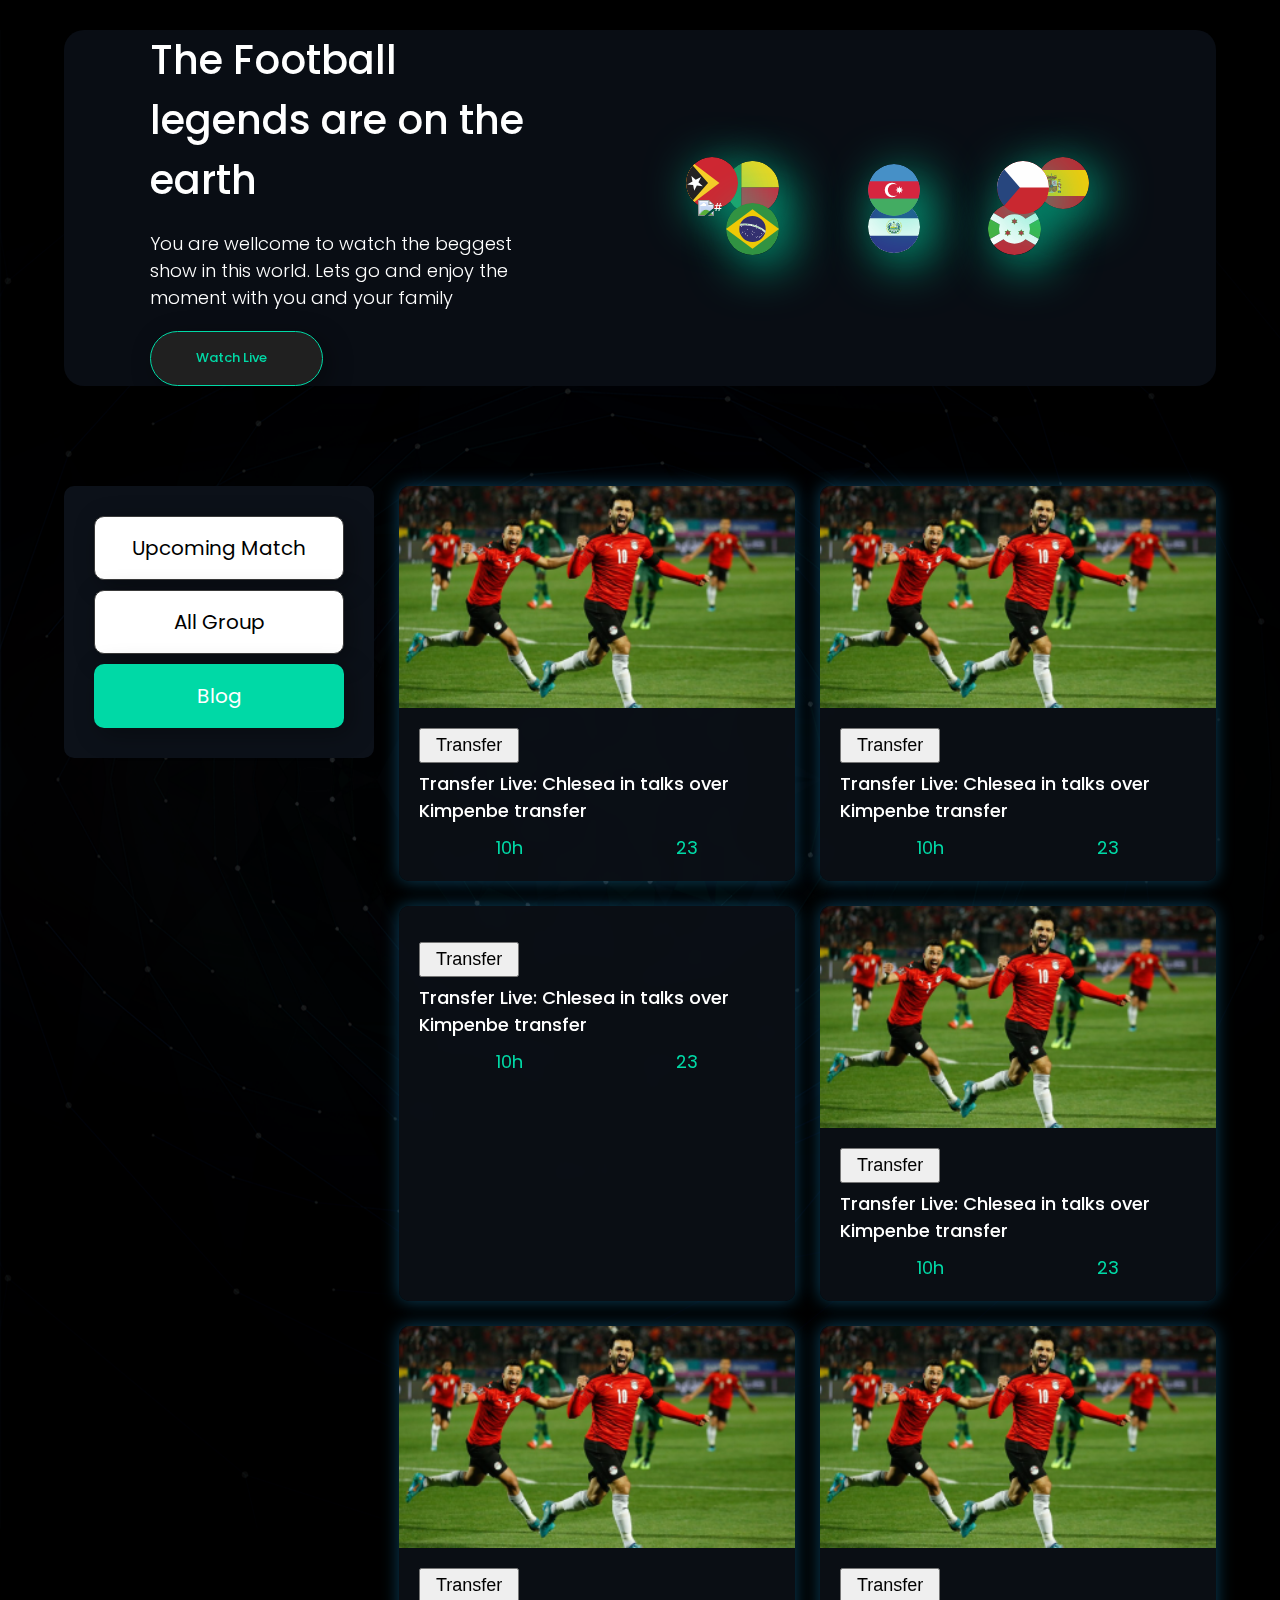
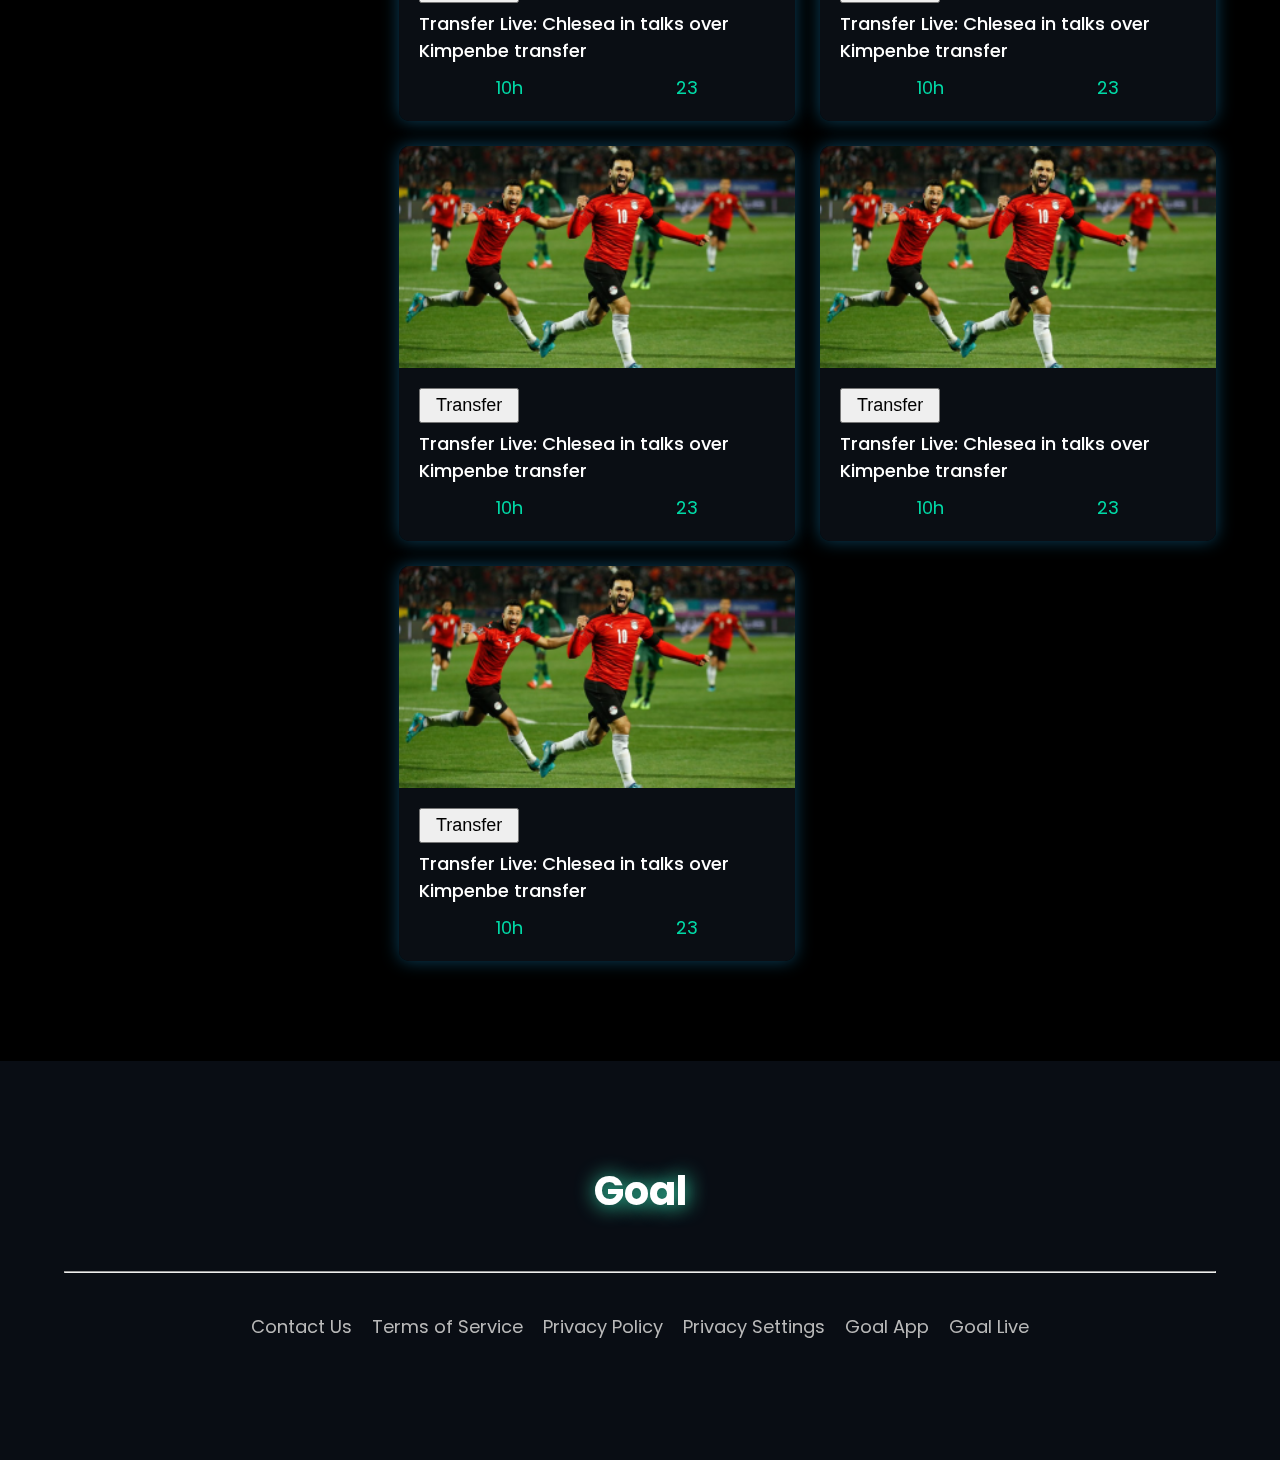
==== index.html @ 7445d18c "final update" ====
<!DOCTYPE html>
<html lang="en">
  <head>
    <meta charset="UTF-8" />
    <meta http-equiv="X-UA-Compatible" content="IE=edge" />
    <meta name="viewport" content="width=device-width, initial-scale=1.0" />
    <!-- .font awesome  -->
    <link
      href="https://kit-pro.fontawesome.com/releases/v5.15.3/css/pro.min.css"
      rel="stylesheet"
    />
    <!-- css  -->
    <link rel="stylesheet" href="./css/style.css" />
    <title>Football legends</title>
  </head>

  <body>
    <img alt="" class="background-animate" src="./media/bg.png" />
    <!-- ------------------- banner start ----------------- -->
    <section>
      <div class="banner">
        <div class="container">
          <div class="banner_content">
            <div class="banner_txt">
              <div class="banner_area">
                <h1>The Football legends are on the earth</h1>
                <p>
                  You are wellcome to watch the beggest show in<span
                    class="eleps_mobile"
                    >....</span
                  >
                  <span class="eleps_tab"
                    >this world. Lets go and enjoy the moment with you and your
                    family</span
                  >
                </p>
                <a class="btn" href="#"
                  >Watch Live <span><i class="fas fa-arrow-right"></i></span
                ></a>
              </div>
            </div>
            <div class="banner_img">
              <img class="plyaer" src="./media/Banner Image.png" alt="#" />
              <div class="animate_image">
                <img src="./media/flag/asset 1.svg" alt="" />
                <img src="./media/flag/asset 2.svg" alt="" />
                <img src="./media/flag/asset 3.svg" alt="" />
                <img src="./media/flag/asset 4.svg" alt="" />
                <img src="./media/flag/asset 5.svg" alt="" />
                <img src="./media/flag/asset 6.svg" alt="" />
                <img src="./media/flag/asset 7.svg" alt="" />
                <img src="./media/flag/asset 8.svg" alt="" />
              </div>
            </div>
          </div>
        </div>
      </div>
    </section>
    <!-- banner end   -->
    <!---------upcomming news and blog start------------------>
    <section class="container">
      <div class="upcomming_match_wrap">
        <aside>
          <nav>
            <ul>
              <li><a href="blog.html">Upcoming Match</a></li>
              <li><a href="#">All Group</a></li>
              <li><a class="active" href="index.html">Blog</a></li>
            </ul>
          </nav>
        </aside>
        <div class="all_match">
          <div class="match_list">
            <article>
              <div class="card_head">
                <img src="./media/blog image.png" alt="" />
              </div>
              <div class="card_body">
                <div class="card_info">
                  <button>Transfer</button>
                  <h1>
                    Transfer Live: Chlesea in talks over Kimpenbe transfer
                  </h1>
                </div>
                <div class="card_dutration">
                  <ul>
                    <li>
                      <span><i class="far fa-clock"></i></span>
                      <span>10h</span>
                    </li>
                    <li>
                      <span><i class="far fa-comment-alt-check"></i></span>
                      <span>23</span>
                    </li>
                  </ul>
                </div>
              </div>
            </article>
            <article>
              <div class="card_head">
                <img src="./media/blog image.png" alt="" />
              </div>
              <div class="card_body">
                <div class="card_info">
                  <button>Transfer</button>
                  <h1>
                    Transfer Live: Chlesea in talks over Kimpenbe transfer
                  </h1>
                </div>
                <div class="card_dutration">
                  <ul>
                    <li>
                      <span><i class="far fa-clock"></i></span>
                      <span>10h</span>
                    </li>
                    <li>
                      <span><i class="far fa-comment-alt-check"></i></span>
                      <span>23</span>
                    </li>
                  </ul>
                </div>
              </div>
            </article>
            <article>
              <div class="card_head">
                <img src="./edia/blog image.png" alt="" />
              </div>
              <div class="card_body">
                <div class="card_info">
                  <button>Transfer</button>
                  <h1>
                    Transfer Live: Chlesea in talks over Kimpenbe transfer
                  </h1>
                </div>
                <div class="card_dutration">
                  <ul>
                    <li>
                      <span><i class="far fa-clock"></i></span>
                      <span>10h</span>
                    </li>
                    <li>
                      <span><i class="far fa-comment-alt-check"></i></span>
                      <span>23</span>
                    </li>
                  </ul>
                </div>
              </div>
            </article>
            <article>
              <div class="card_head">
                <img src="./media/blog image.png" alt="" />
              </div>
              <div class="card_body">
                <div class="card_info">
                  <button>Transfer</button>
                  <h1>
                    Transfer Live: Chlesea in talks over Kimpenbe transfer
                  </h1>
                </div>
                <div class="card_dutration">
                  <ul>
                    <li>
                      <span><i class="far fa-clock"></i></span>
                      <span>10h</span>
                    </li>
                    <li>
                      <span><i class="far fa-comment-alt-check"></i></span>
                      <span>23</span>
                    </li>
                  </ul>
                </div>
              </div>
            </article>
            <article>
              <div class="card_head">
                <img src="./media/blog image.png" alt="" />
              </div>
              <div class="card_body">
                <div class="card_info">
                  <button>Transfer</button>
                  <h1>
                    Transfer Live: Chlesea in talks over Kimpenbe transfer
                  </h1>
                </div>
                <div class="card_dutration">
                  <ul>
                    <li>
                      <span><i class="far fa-clock"></i></span>
                      <span>10h</span>
                    </li>
                    <li>
                      <span><i class="far fa-comment-alt-check"></i></span>
                      <span>23</span>
                    </li>
                  </ul>
                </div>
              </div>
            </article>
            <article>
              <div class="card_head">
                <img src="./media/blog image.png" alt="" />
              </div>
              <div class="card_body">
                <div class="card_info">
                  <button>Transfer</button>
                  <h1>
                    Transfer Live: Chlesea in talks over Kimpenbe transfer
                  </h1>
                </div>
                <div class="card_dutration">
                  <ul>
                    <li>
                      <span><i class="far fa-clock"></i></span>
                      <span>10h</span>
                    </li>
                    <li>
                      <span><i class="far fa-comment-alt-check"></i></span>
                      <span>23</span>
                    </li>
                  </ul>
                </div>
              </div>
            </article>
            <article>
              <div class="card_head">
                <img src="./media/blog image.png" alt="" />
              </div>
              <div class="card_body">
                <div class="card_info">
                  <button>Transfer</button>
                  <h1>
                    Transfer Live: Chlesea in talks over Kimpenbe transfer
                  </h1>
                </div>
                <div class="card_dutration">
                  <ul>
                    <li>
                      <span><i class="far fa-clock"></i></span>
                      <span>10h</span>
                    </li>
                    <li>
                      <span><i class="far fa-comment-alt-check"></i></span>
                      <span>23</span>
                    </li>
                  </ul>
                </div>
              </div>
            </article>
            <article>
              <div class="card_head">
                <img src="./media/blog image.png" alt="" />
              </div>
              <div class="card_body">
                <div class="card_info">
                  <button>Transfer</button>
                  <h1>
                    Transfer Live: Chlesea in talks over Kimpenbe transfer
                  </h1>
                </div>
                <div class="card_dutration">
                  <ul>
                    <li>
                      <span><i class="far fa-clock"></i></span>
                      <span>10h</span>
                    </li>
                    <li>
                      <span><i class="far fa-comment-alt-check"></i></span>
                      <span>23</span>
                    </li>
                  </ul>
                </div>
              </div>
            </article>
            <article>
              <div class="card_head">
                <img src="./media/blog image.png" alt="" />
              </div>
              <div class="card_body">
                <div class="card_info">
                  <button>Transfer</button>
                  <h1>
                    Transfer Live: Chlesea in talks over Kimpenbe transfer
                  </h1>
                </div>
                <div class="card_dutration">
                  <ul>
                    <li>
                      <span><i class="far fa-clock"></i></span>
                      <span>10h</span>
                    </li>
                    <li>
                      <span><i class="far fa-comment-alt-check"></i></span>
                      <span>23</span>
                    </li>
                  </ul>
                </div>
              </div>
            </article>
          </div>
          <div class="view_more">
            <button type="submit" class="default-btn1">
              View more
              <span style="top: 79.7px; left: 153.5px"></span>
            </button>
          </div>
        </div>
      </div>
    </section>
    <!-- upcomming news and blog end  -->

    <!-------------------------- Footer Start ----------------- -->
    <footer class="">
      <div class="container">
        <div class="footer_tittle">
          <h1>Goal</h1>
        </div>
        <hr />

        <!-- Footer menu  -->
        <div class="footer_menu">
          <ul>
            <li><a href="#">Contact Us </a></li>
            <li>
              <a href="#">Terms of Service</a>
            </li>
            <li><a href="#"> Privacy Policy </a></li>
            <li><a href="#"> Privacy Settings</a></li>
            <li><a href="#"> Goal App </a></li>
            <li><a href="#"> Goal Live</a></li>
          </ul>
        </div>

        <!-- social icon  -->
        <div class="footer_social">
          <ul class="social_icon">
            <li>
              <a target="_blank" href="https://web.facebook.com/abdurshoburr/"
                ><i class="fab fa-facebook-f"></i
              ></a>
            </li>
            <li>
              <a target="_blank" href="https://github.com/Abdur-Shobur"
                ><i class="fab fa-github"></i
              ></a>
            </li>
            <li>
              <a target="_blank" href="https://codepen.io/abdur-shobur"
                ><i class="fab fa-codepen"></i
              ></a>
            </li>
          </ul>
        </div>
      </div>
    </footer>
    <!-- Footer End  -->
  </body>
</html>
<!-- --------------- The End ----------- -->
---- css/style.css ----
/*
google fonts:->
poppins 100;200;300;400;500;700 
roboto  100;300;400;500;700
*/
@import url("https://fonts.googleapis.com/css2?family=Poppins:wght@100;200;300;400;500;700&family=Roboto:wght@100;300;400;500;700&display=swap");
*,
*::before,
*::after {
  margin: 0;
  padding: 0;
  box-sizing: border-box;
}

:root {
  --semi_dark: #3a3a3a;
  --dark_50: #0c1119;
  --dark_100: #000;
  --white: #ffffff;
  --pink: #e02c6d;
  --light_pink: #f1e4ff;
  --blue: #0a0826;
  --green: #00d9a6;
}

/* common utlits  */
html {
  font-size: 10px;
  font-family: "Poppins", sans-serif;
  /* font-family: "Roboto", sans-serif; */
}

body {
  background-color: var(--dark_100);
}
img {
  width: 100%;
  vertical-align: middle;
}

a {
  text-decoration: none;
  color: var(--full_dark);
}

ul,
li {
  margin: 0;
  padding: 0;
  list-style: none;
}

.container {
  width: 1320px;
  margin: 0 auto;
}
.eleps_mobile {
  display: none;
}

/* active btn  */
.active {
  background-color: var(--green) !important;
  color: var(--white) !important;
  border: transparent !important;
}

/* button deshing  */
.btn {
  transition: all ease 0.3s;
  padding: 18px 45px;
  border-radius: 100em;
  position: relative;
  font-size: 13px;
  font-weight: 500;
  line-height: 1.3em;
  cursor: pointer;
  display: inline-block;
  border: 1px solid var(--green);
  color: var(--green);
  box-shadow: 6px 6px 25px 0px rgb(0 0 0 / 35%);
  background-color: #202020;
}

.btn:hover {
  box-shadow: 10px 10px 50px 0px rgb(0 217 166 / 80%);
  background-color: var(--green);
  color: var(--white);
}

/* view more button  */
.view_more {
  text-align: center;
  margin-top: 30px;
  display: none;
}

.default-btn1 {
  border: none;
  position: relative;
  display: inline-block;
  text-align: center;
  overflow: hidden;
  z-index: 1;
  background-color: var(--green);
  color: #fff;
  -webkit-transition: 0.5s;
  transition: 0.5s;
  border-radius: 5px;
  opacity: 1;
  font-weight: 400;
  font-size: 16px;
  padding-left: 45px;
  padding-right: 45px;
  padding-top: 12px;
  padding-bottom: 12px;
}
.default-btn1:hover {
  color: #fff !important;
}
.default-btn1:hover span {
  width: 225%;
  height: 562.5px;
}
.default-btn1 span {
  position: absolute;
  display: inline-block;
  width: 0;
  height: 0;
  border-radius: 50%;
  background-color: #111;
  color: #fff;
  -webkit-transition: width 0.5s ease-in-out, height 0.5s ease-in-out;
  transition: width 0.5s ease-in-out, height 0.5s ease-in-out;
  -webkit-transform: translate(-50%, -50%);
  transform: translate(-50%, -50%);
  z-index: -1;
  border-radius: 5px;
  opacity: 1;
}

/*************************************
---------------- Banner start ---------------
************************************* */
.banner {
  margin-top: 3rem;
}
.banner .banner_content {
  display: flex;
  justify-content: center;
  align-items: center;
  color: var(--white);
  border-radius: 2rem;
  position: relative;
  overflow: hidden;
  z-index: 1;
  background: #0c1019c9;
  backdrop-filter: blur(9px);
  -webkit-backdrop-filter: blur(9px);
}

.banner .banner_txt {
  flex: 1;
}
.banner .banner_area {
  width: 70%;
  margin: 0 auto;
}
.banner .banner_img {
  flex: 1;
  display: flex;
  align-items: end;
  justify-content: center;
  width: 100%;
  height: 100%;
  position: relative;
}
.banner .banner_img img {
  width: 70%;
  z-index: 3;
}

/* animate img  */
.banner_img .animate_image {
  width: 70%;
  height: 95%;
  position: absolute;
  animation: rotate 70s linear infinite;
  z-index: 2;

  left: 8%;
}
.banner_img .animate_image img {
  width: 13%;
  position: absolute;
  box-shadow: 10px 10px 50px 0px rgb(0 217 166 / 80%);
  border-radius: 50%;
}
.banner_img .animate_image img:nth-child(1) {
  left: 45%;
}
.banner_img .animate_image img:nth-child(2) {
  right: 12%;
  top: 13%;
}
.banner_img .animate_image img:nth-child(3) {
  bottom: 45%;
  right: 0;
}
.banner_img .animate_image img:nth-child(4) {
  bottom: 15%;
  right: 10%;
}
.banner_img .animate_image img:nth-child(5) {
  left: 45%;
  bottom: 0;
}
.banner_img .animate_image img:nth-child(6) {
  bottom: 15%;
  left: 10%;
}
.banner_img .animate_image img:nth-child(7) {
  bottom: 45%;
  left: 0;
}
.banner_img .animate_image img:nth-child(8) {
  left: 10%;
  top: 15%;
}
@keyframes rotate {
  0% {
    transform: rotate(0deg);
  }
  100% {
    transform: rotate(360deg);
  }
}
.banner .banner_content h1 {
  color: var(--white);
  font-weight: 500;
  font-size: 4rem;
}

.banner .banner_content p {
  color: var(--white);
  font-weight: 300;
  font-size: 1.8rem;
  margin: 20px 0;
}
.banner .banner_content a span {
  margin-left: 10px;
}
/* banner end  */

/*************************************
---------------- upcomming start ---------------
************************************* */
.upcomming_match_wrap {
  display: flex;
  gap: 25px;
  margin: 100px 0;
}
.upcomming_match_wrap > * {
  flex: auto;
}
.upcomming_match_wrap aside {
  max-width: 312px;
}
.upcomming_match_wrap aside nav ul {
  display: flex;
  justify-content: center;
  align-items: center;
  flex-direction: column;
  border-radius: 10px;
  padding: 30px;
  background-color: var(--dark_50);
  gap: 10px;
}
.upcomming_match_wrap aside nav ul a {
  display: flex;
  justify-content: center;
  align-items: center;
  width: 250px;
  height: 64px;
  color: var(--full_dark);
  background-color: var(--white);
  font-size: 2rem;
  border-radius: 10px;
  border: 1px solid var(--semi_dark);
  box-shadow: 6px 6px 25px 0px rgb(0 0 0 / 35%);
  transition: all 0.5s;
}
.upcomming_match_wrap aside nav ul a:hover {
  color: var(--white);
  background-color: var(--green);
  box-shadow: 10px 10px 50px 0px rgb(0 217 166 / 80%);
  border: transparent;
}

.upcomming_match_wrap .match_list {
  display: grid;
  grid-template-columns: repeat(3, 1fr);
  grid-gap: 25px;
}
.upcomming_match_wrap .match_list article {
  border: none;
  border-radius: 10px;
  box-shadow: 0px 0px 17px 0px #189cdc69;
  transition: all 0.3s;
  color: var(--white);
  background: rgba(12, 17, 25, 0.8);
  backdrop-filter: blur(9px);
  -webkit-backdrop-filter: blur(9px);
}
.upcomming_match_wrap .match_list article:hover {
  box-shadow: 0px 0px 5px 0px #003c5aab;
}
.upcomming_match_wrap article .card_body {
  padding: 20px;
}
.upcomming_match_wrap article .card_body .card_info button {
  font-size: 1.8rem;
  font-weight: 500;
  padding: 5px 15px;
}
.upcomming_match_wrap article .card_body .card_info h1 {
  font-size: 1.8rem;
  font-weight: 500;
  margin: 7px 0 10px;
}
.upcomming_match_wrap article .card_dutration ul {
  display: flex;
  justify-content: space-around;
  align-items: center;
  font-size: 1.8rem;
  color: var(--green);
}
/* Upcomming end  */

/*************************************
---------------- Footer start ---------------
************************************* */
footer {
  text-align: center;
  color: var(--white);
  padding: 100px 0;
  background: #0c1019c9;
  backdrop-filter: blur(9px);
  -webkit-backdrop-filter: blur(9px);
}

footer .footer_tittle h1 {
  font-size: 4rem;
  text-shadow: 1px 1px 20px #3cf6c1;
}
footer hr {
  margin: 5rem 0 4rem;
}
footer .footer_menu ul {
  display: flex;
  justify-content: center;
  align-items: center;
  gap: 2rem;
  color: #b9b9b9;
}
footer .footer_menu ul li a {
  color: #b9b9b9;
  font-size: 1.8rem;
}
.social_icon {
  display: flex;
  justify-content: center;
  align-items: center;
  gap: 20px;
  margin-top: 20px;
}
.social_icon a {
  color: var(--white);
  font-size: 2rem;
}
/* footer end  */

/*************************************
---------------- Upcomming match webpage 2 style start --------------- 
************************************* */
.upcomming_match_wrap article .match_between {
  display: flex;
  justify-content: center;
  align-items: center;
  flex-direction: column;
  height: 20rem;
}
.upcomming_match_wrap article .match_between img {
  box-shadow: 1px 1px 20px 1px #465ea5;
}
.upcomming_match_wrap article .match_between .flag_compair {
  display: flex;
  justify-content: space-evenly;
  align-items: center;
  width: 100%;
}
.upcomming_match_wrap .flag_compair {
  flex: 1;
}
.upcomming_match_wrap .match_details {
  flex: 1;
  text-align: center;
}
.upcomming_match_wrap .match_details h1 {
  font-size: 2.2rem;
}
.upcomming_match_wrap .match_details p {
  color: var(--green);
  font-size: 1.8rem;
  margin-top: 5px;
}

/*************************************
---------------- animation bg body ---------------
************************************* */
.background-animate {
  max-width: 100%;
  height: auto;
  z-index: -10;
  position: fixed;
  animation: movebounce 150s linear infinite;
  width: 100%;
}
@keyframes movebounce {
  0% {
    transform: rotate(0deg);
  }
  50% {
    transform: rotate(180deg);
  }
  100% {
    transform: rotate(360deg);
  }
}

/*************************************
---------------- responsive css start ---------------
************************************* */
@media only screen and (max-width: 1400px) {
  .container {
    width: 90%;
  }
}
@media only screen and (max-width: 1312px) {
  .upcomming_match_wrap .match_list {
    grid-template-columns: repeat(2, 1fr);
  }
  .banner .banner_img .plyaer {
    width: 80%;
  }
}
@media only screen and (max-width: 1150px) {
  .banner .banner_content h1 {
    font-size: 2.5rem;
  }
  .banner .banner_content p {
    font-size: 1.2rem;
  }
}
@media only screen and (max-width: 992px) {
  .upcomming_match_wrap {
    flex-direction: column;
  }
  .btn {
    padding: 10px 30px;
  }
  .upcomming_match_wrap aside nav ul {
    flex-direction: row;
    background: transparent;
    flex-wrap: wrap;
  }
  .upcomming_match_wrap aside nav ul a {
    width: 220px;
  }
  .upcomming_match_wrap aside {
    max-width: 100%;
  }
  .upcomming_match_wrap aside nav ul {
    padding: 0px;
  }
  footer .container {
    width: 65%;
  }
  footer .footer_menu ul {
    flex-wrap: wrap;
  }
  .banner .banner_content h1 {
    font-size: 2.5rem;
  }
  .banner .banner_content p {
    font-size: 1.2rem;
  }
  .view_more {
    display: block;
  }
}
@media only screen and (max-width: 768px) {
  .upcomming_match_wrap .match_list {
    grid-template-columns: repeat(1, 1fr);
  }
  footer {
    padding: 50px 0;
  }
  footer hr {
    margin: 1rem 0;
  }
  .banner .banner_content {
    flex-direction: column;
  }
  .banner .banner_area {
    width: 70%;
    margin: 50px auto;
    text-align: center;
  }
  .banner .banner_content h1 {
    font-size: 4rem;
  }
  .banner .banner_content p {
    font-size: 2rem;
  }
  .btn {
    padding: 20px 40px;
  }
  .eleps_mobile {
    display: inline-block;
  }
  .eleps_tab {
    display: none;
  }
}
@media only screen and (max-width: 576px) {
  .upcomming_match_wrap aside {
    min-width: 100%;
  }
  footer {
    padding: 20px 0;
  }
  footer .footer_menu ul {
    flex-direction: column;
  }
}
@media only screen and (max-width: 420px) {
  .banner .banner_area {
    width: 95%;
  }
}

/* ------------------the end ------------------ */
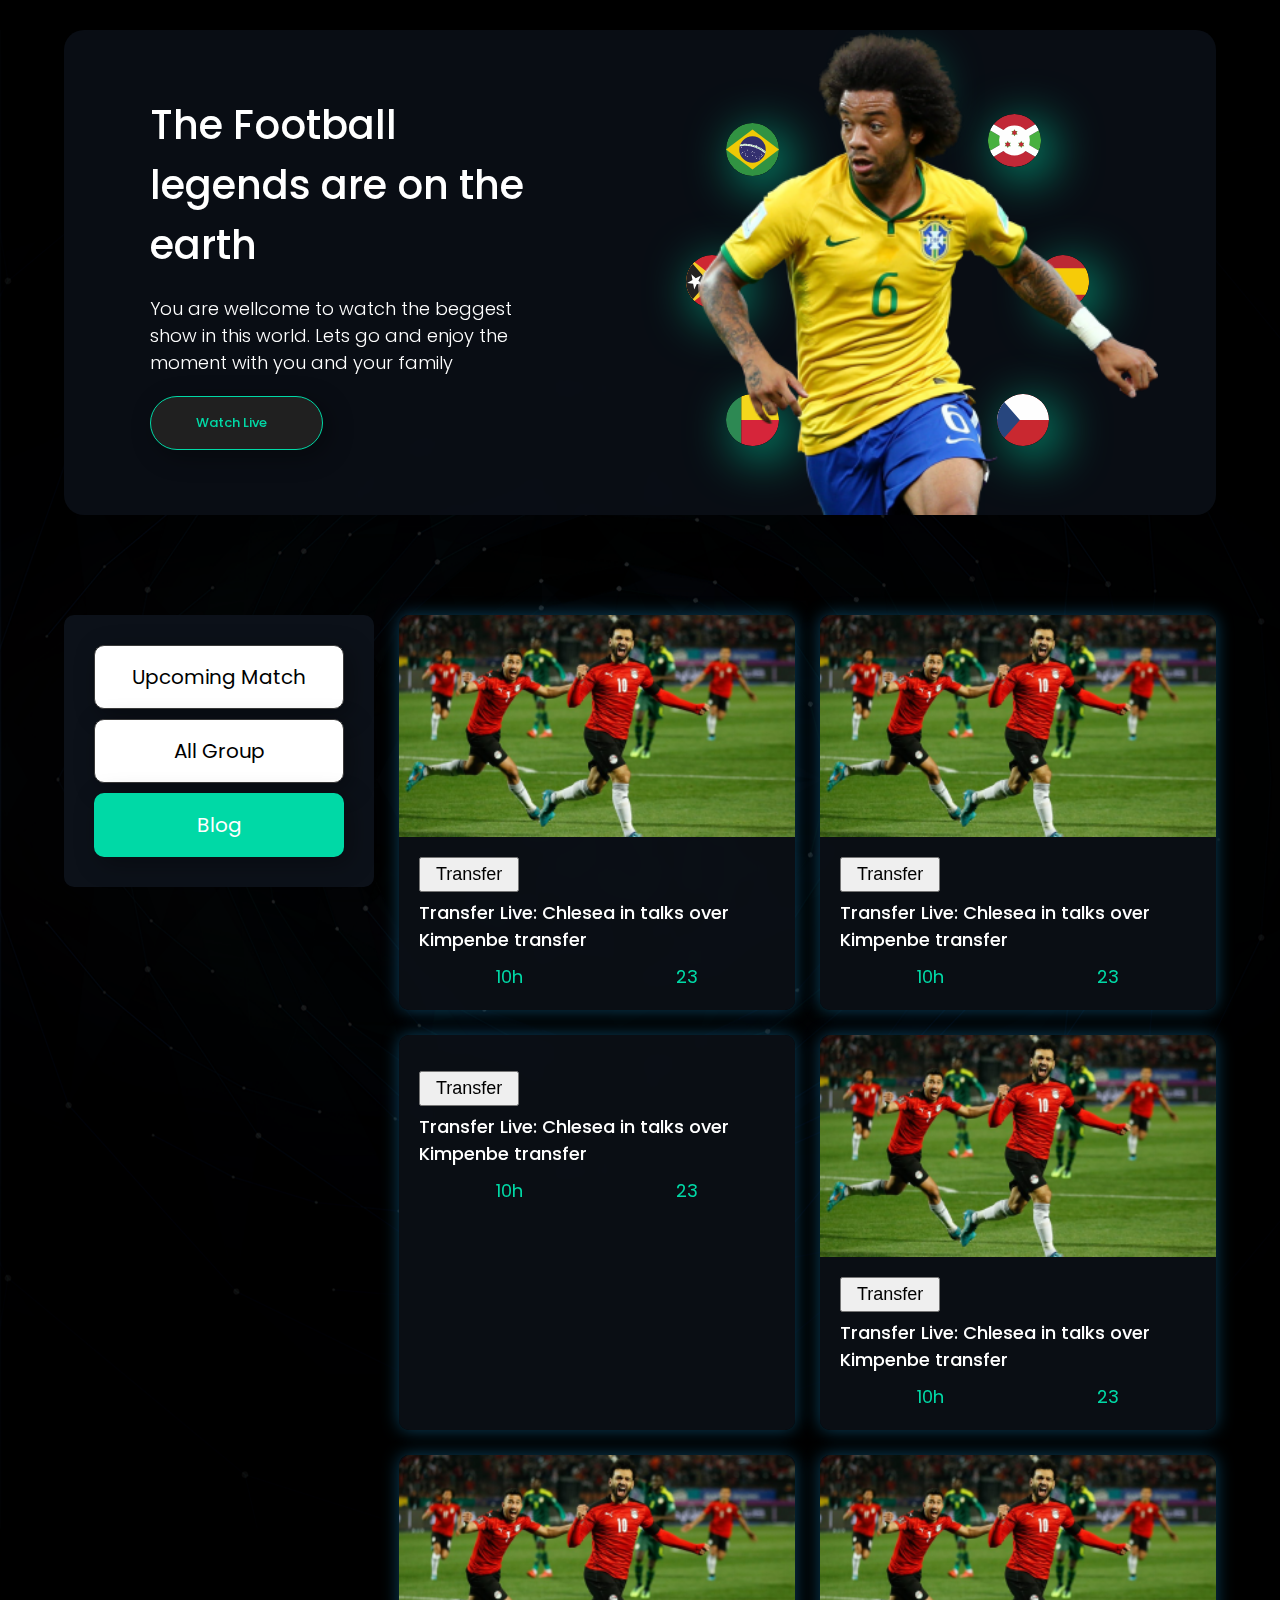
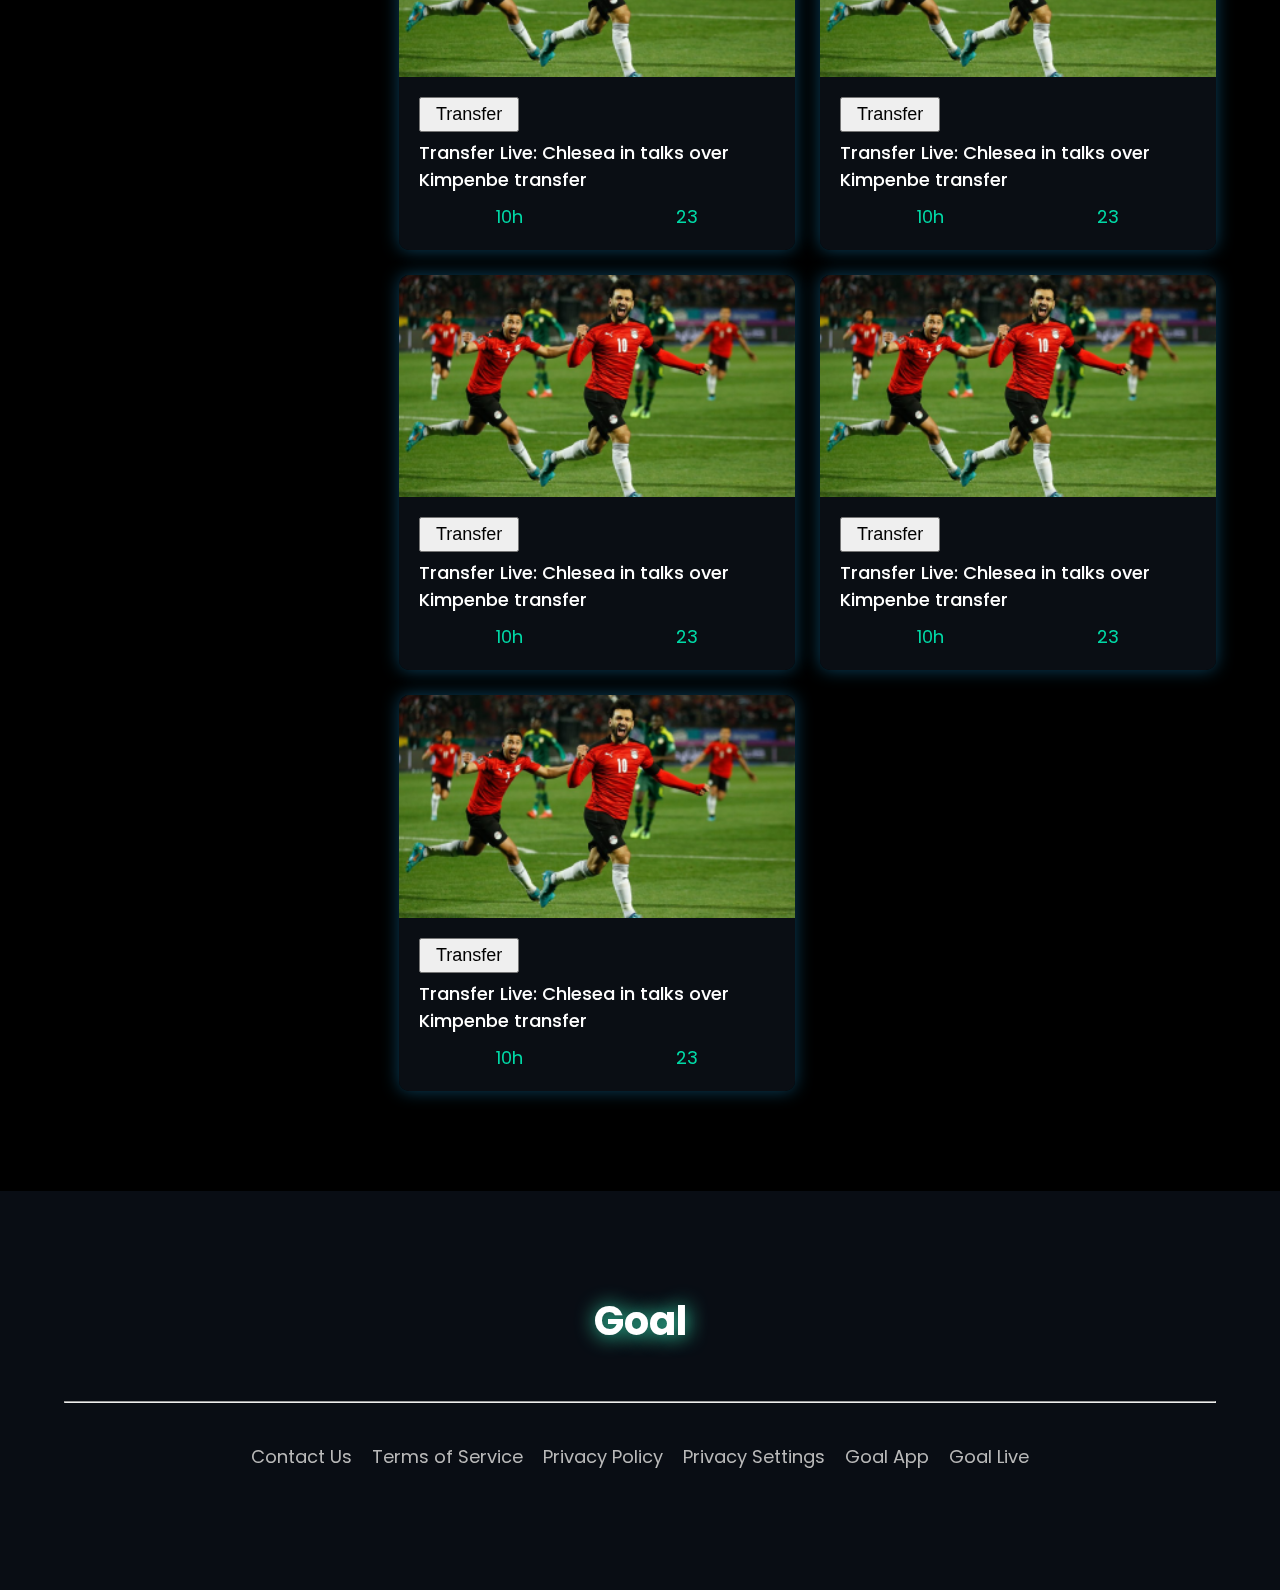
==== commit f88929b5: "Update index.html" ====
--- a/index.html
+++ b/index.html
@@ -40,7 +40,7 @@
               </div>
             </div>
             <div class="banner_img">
-              <img class="plyaer" src="./media/Banner Image.png" alt="#" />
+              <img class="plyaer" src="./media/banner image.png" alt="#" />
               <div class="animate_image">
                 <img src="./media/flag/asset 1.svg" alt="" />
                 <img src="./media/flag/asset 2.svg" alt="" />
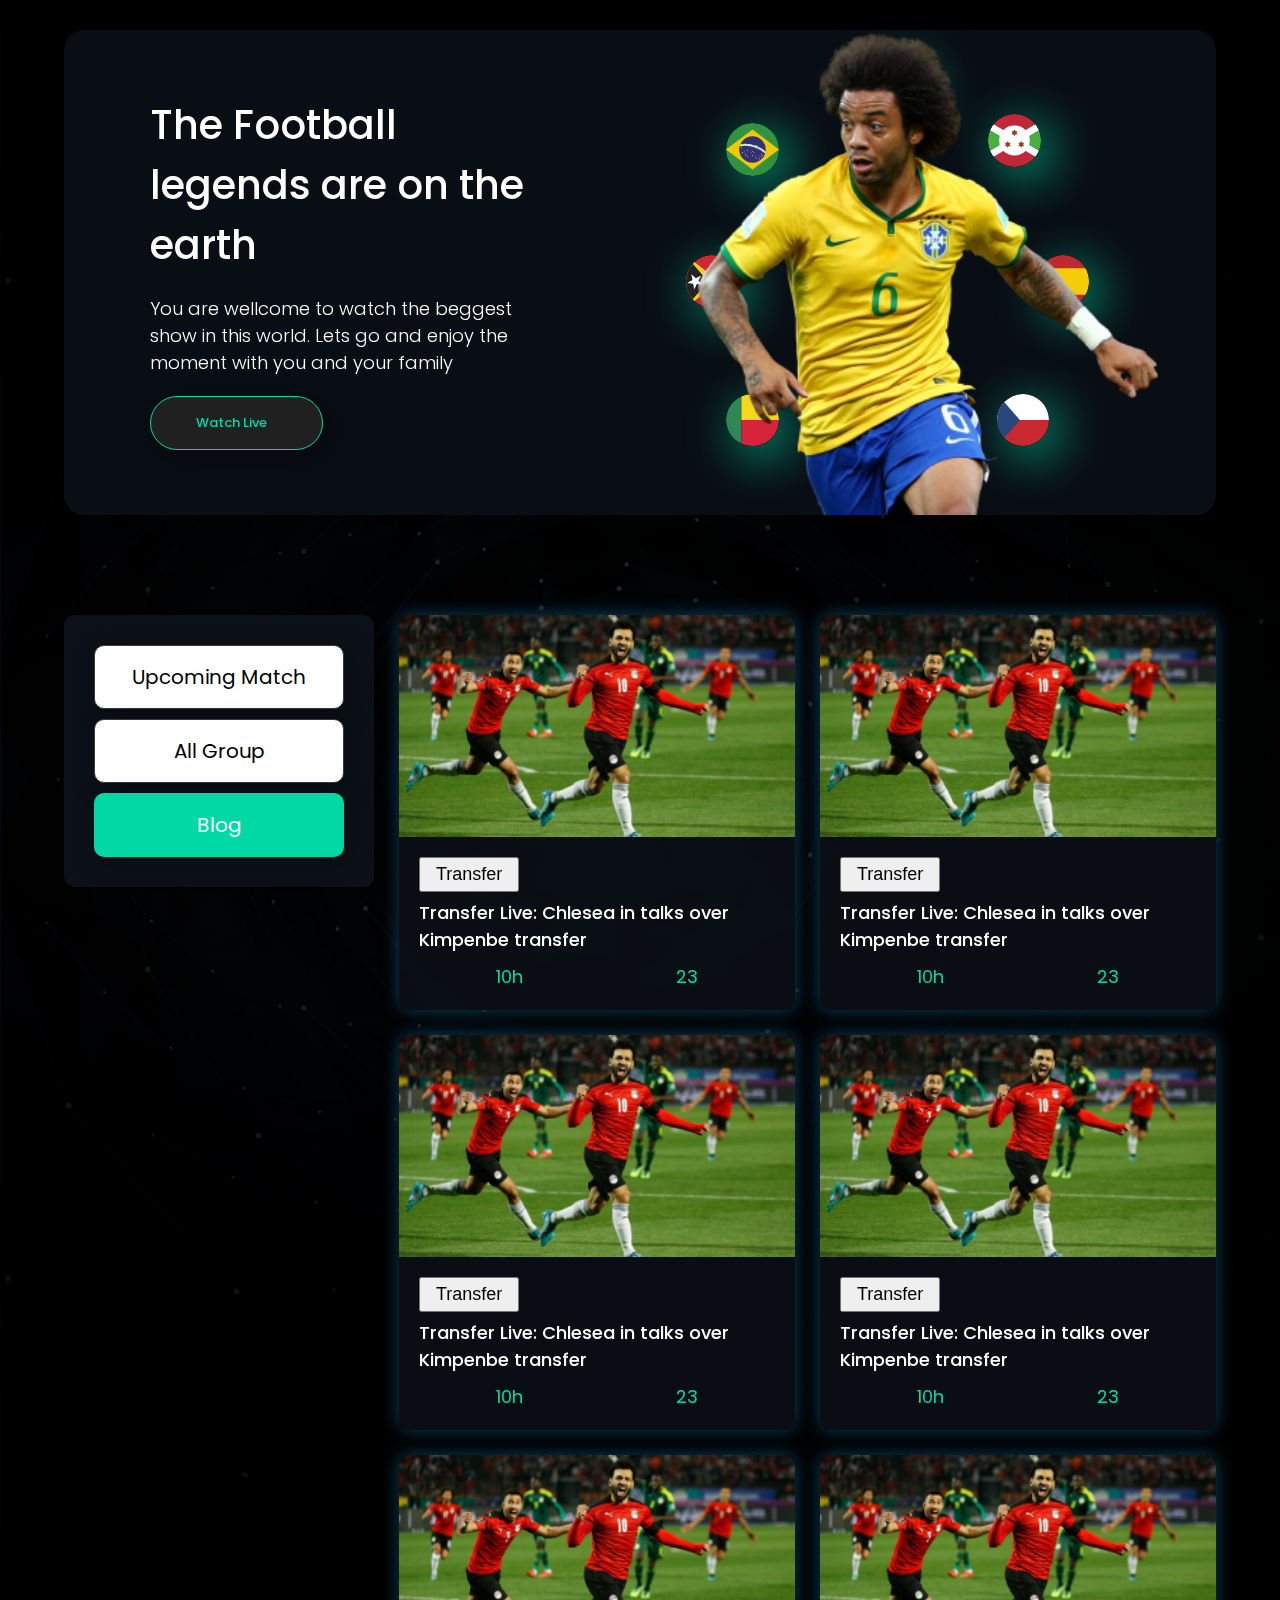
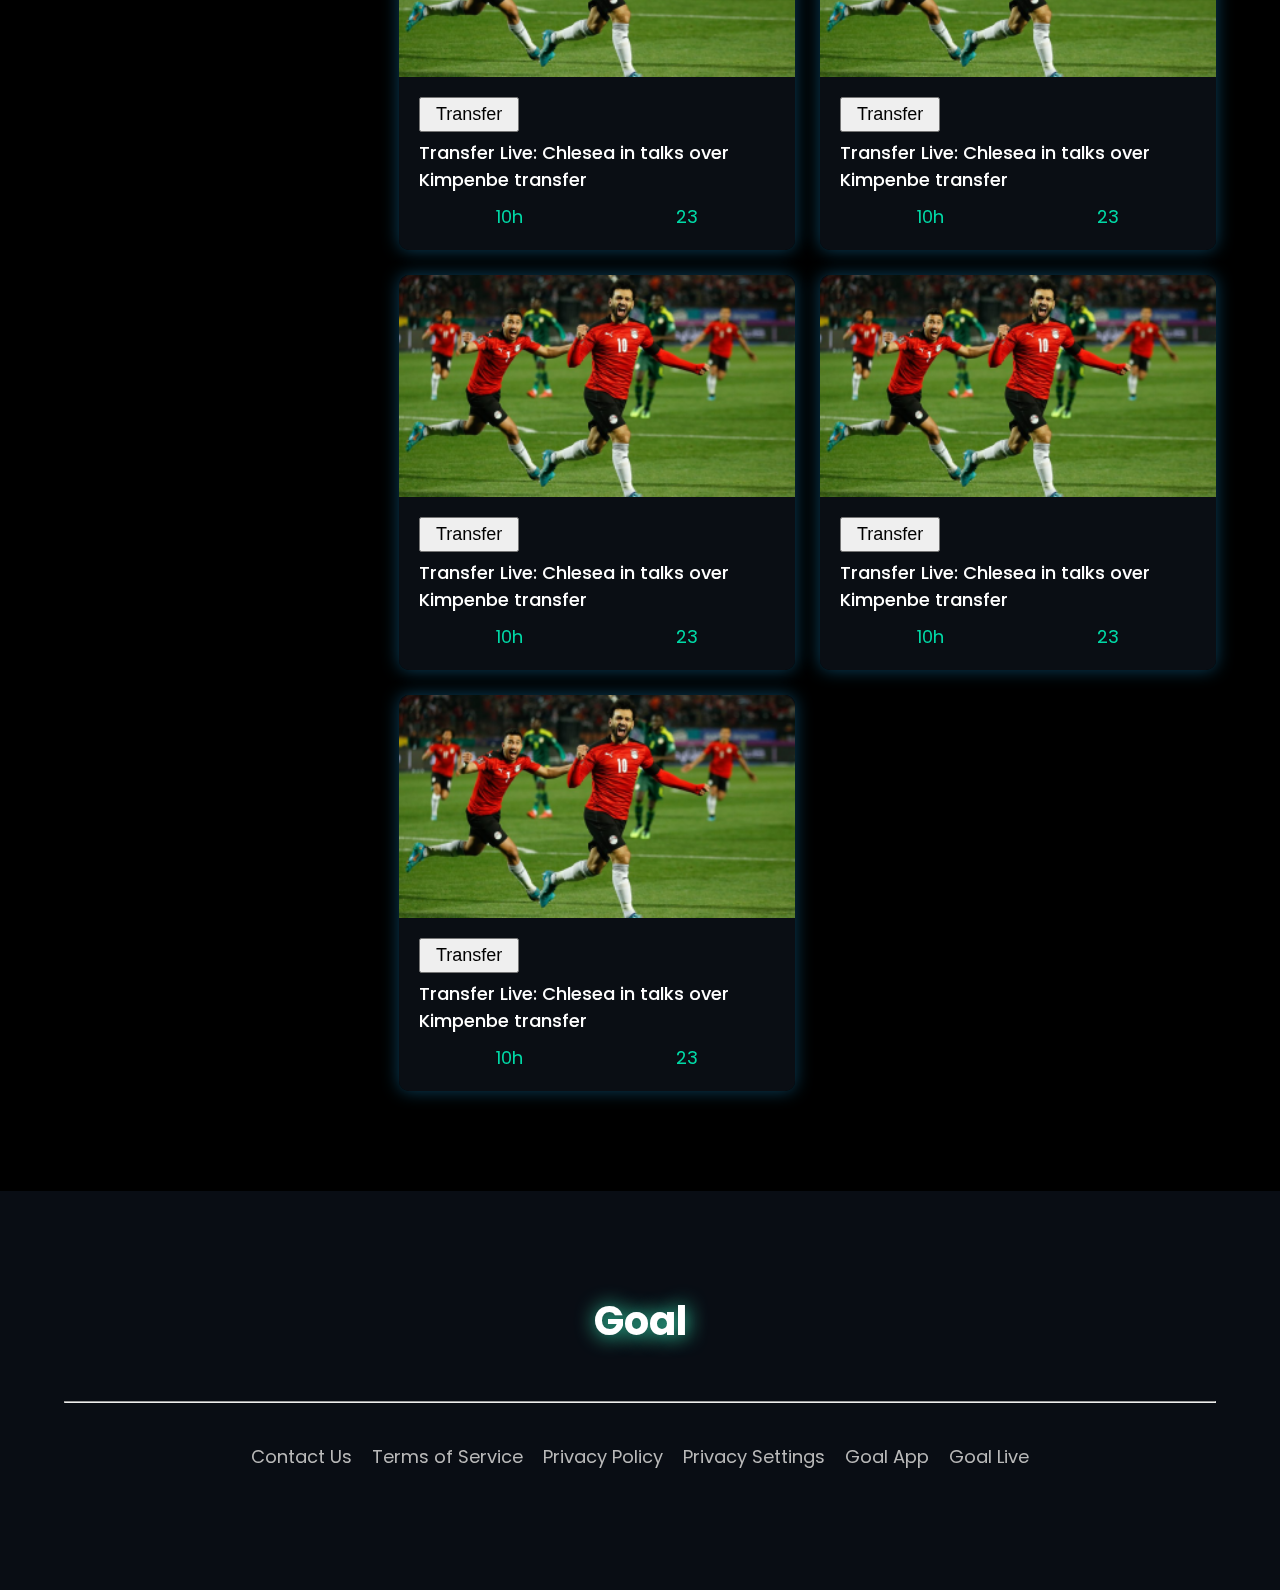
==== commit 379f97c0: "Update index.html" ====
--- a/index.html
+++ b/index.html
@@ -123,7 +123,7 @@
             </article>
             <article>
               <div class="card_head">
-                <img src="./edia/blog image.png" alt="" />
+                <img src="./media/blog image.png" alt="" />
               </div>
               <div class="card_body">
                 <div class="card_info">
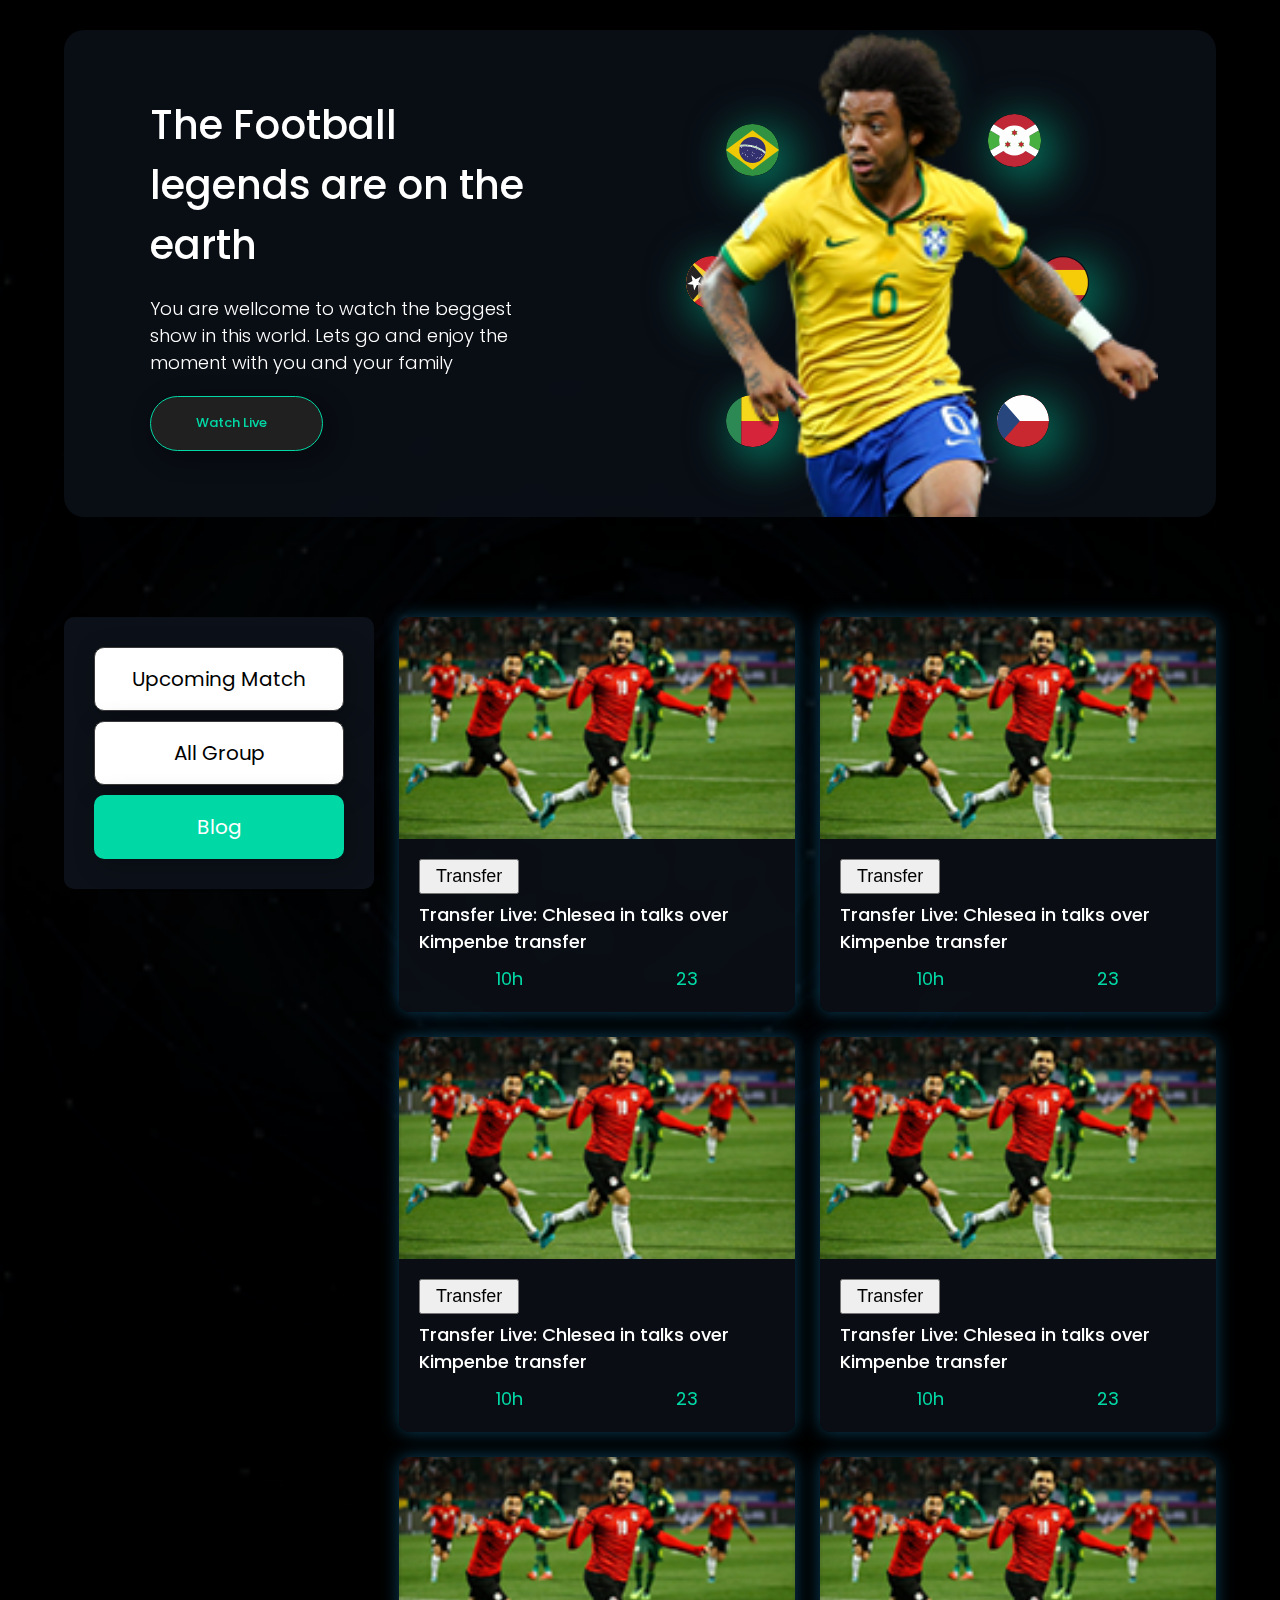
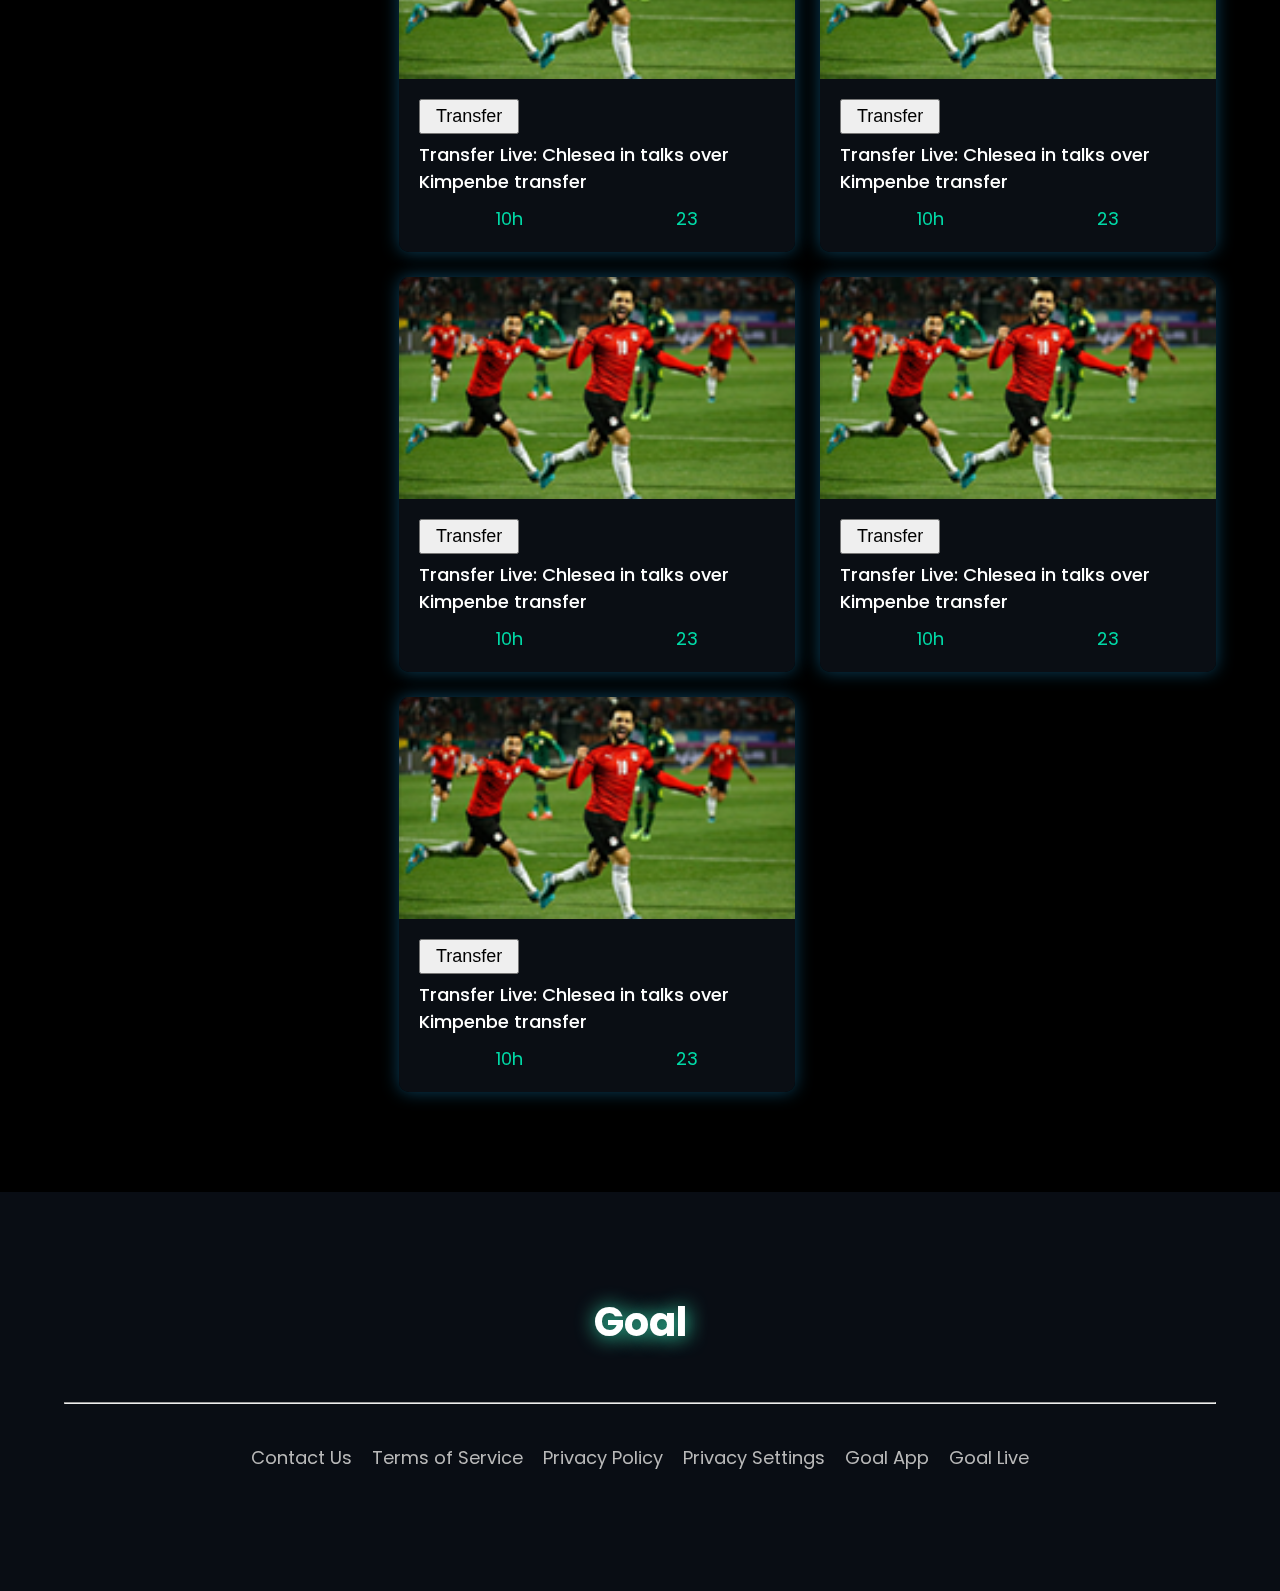
==== commit c7f6a4d7: "changge img" ====
--- a/index.html
+++ b/index.html
@@ -42,9 +42,9 @@
             <div class="banner_img">
               <img class="plyaer" src="./media/banner image.png" alt="#" />
               <div class="animate_image">
-                <img src="./media/flag/asset 1.svg" alt="" />
+                <img src="./media/flag/asset 1.webp" alt="" />
                 <img src="./media/flag/asset 2.svg" alt="" />
-                <img src="./media/flag/asset 3.svg" alt="" />
+                <img src="./media/flag/asset 3.webp" alt="" />
                 <img src="./media/flag/asset 4.svg" alt="" />
                 <img src="./media/flag/asset 5.svg" alt="" />
                 <img src="./media/flag/asset 6.svg" alt="" />
--- a/css/style.css
+++ b/css/style.css
@@ -532,6 +532,9 @@
   .eleps_tab {
     display: none;
   }
+  .view_more {
+    display: none;
+  }
 }
 @media only screen and (max-width: 576px) {
   .upcomming_match_wrap aside {
